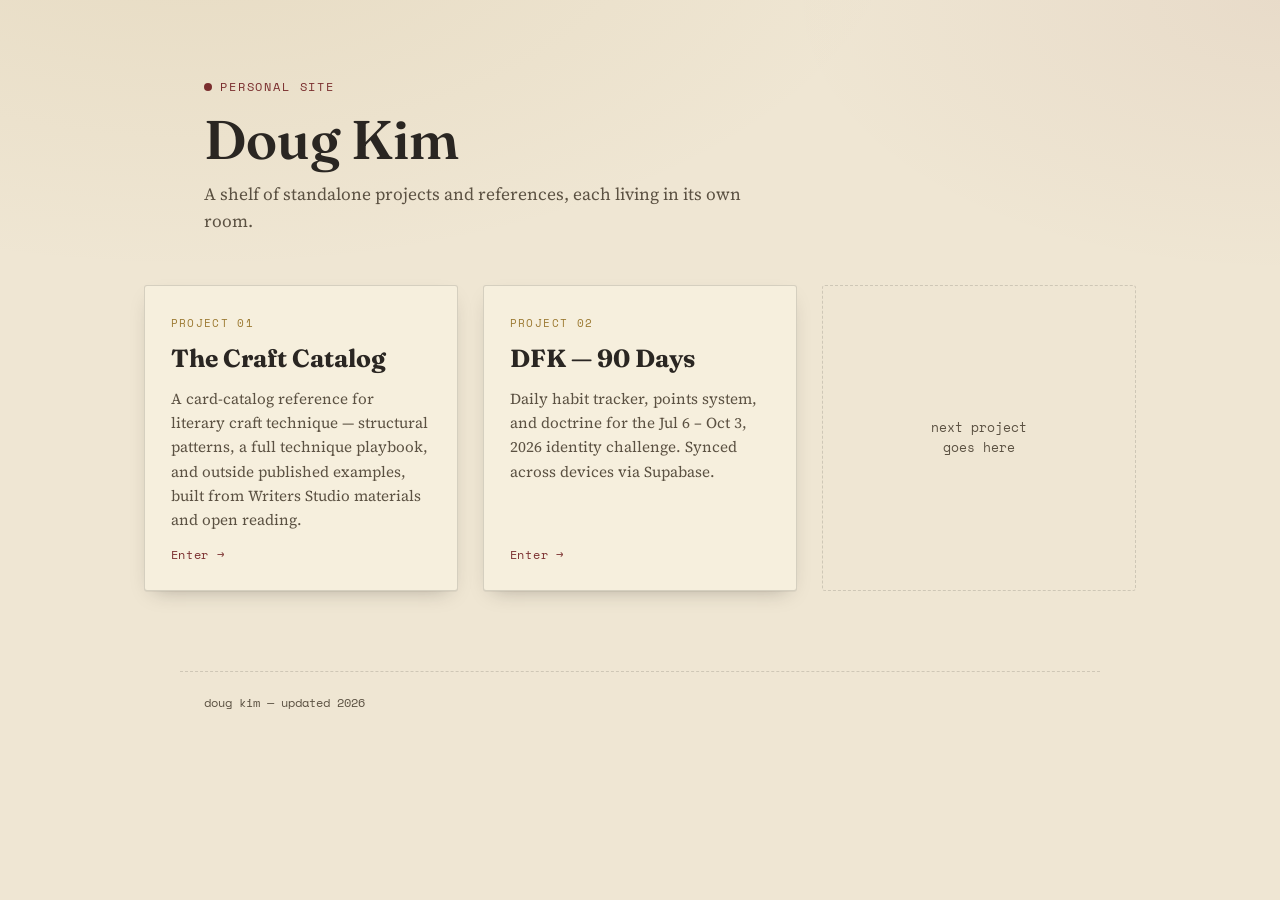
==== index.html @ 3ece8552 "add week nav to points panel" ====
<!DOCTYPE html>
<html lang="en">
<head>
<meta charset="UTF-8">
<meta name="viewport" content="width=device-width, initial-scale=1.0">
<title>Doug Kim</title>
<meta name="description" content="A shelf of standalone projects and references.">
<link rel="preconnect" href="https://fonts.googleapis.com">
<link href="https://fonts.googleapis.com/css2?family=Fraunces:opsz,wght@9..144,400;9..144,500;9..144,600;9..144,700&family=Source+Serif+4:ital,wght@0,400;0,500;0,600;1,400&family=Space+Mono:wght@400;700&display=swap" rel="stylesheet">
<style>
:root{
  --ink:#2A2622;--ink-soft:#5B5142;--paper:#EFE6D3;--card:#F6EFDD;
  --brass:#9C7A32;--ribbon:#7A2E2E;
  --line:rgba(42,38,34,0.16);
  --shadow:0 1px 0 rgba(42,38,34,0.06),0 8px 20px -10px rgba(42,38,34,0.35);
  --radius:3px;
  --display:'Fraunces',serif;--body:'Source Serif 4',Georgia,serif;--mono:'Space Mono',monospace;
}
*{box-sizing:border-box;margin:0;padding:0}
body{
  background:radial-gradient(1200px 600px at 15% -10%,rgba(156,122,50,.10),transparent 60%),
    radial-gradient(900px 500px at 100% 0%,rgba(122,46,46,.06),transparent 55%),#EFE6D3;
  color:var(--ink);font-family:var(--body);font-size:17px;line-height:1.6;
  -webkit-font-smoothing:antialiased;min-height:100vh;
}
a{color:inherit;text-decoration:none}
header{max-width:920px;margin:0 auto;padding:4.5rem 1.5rem 1.6rem}
.eyebrow{
  display:inline-flex;align-items:center;gap:.5rem;
  font-family:var(--mono);font-size:.72rem;letter-spacing:.16em;text-transform:uppercase;
  color:var(--ribbon);margin-bottom:.9rem;
}
.eyebrow::before{content:"";width:.5rem;height:.5rem;border-radius:50%;background:var(--ribbon);display:inline-block}
h1{font-family:var(--display);font-weight:600;font-size:clamp(2.1rem,5vw,3.4rem);line-height:1.05;margin:0 0 .8rem}
header p{max-width:60ch;color:var(--ink-soft);font-size:1.08rem}
.shelf{
  max-width:1040px;margin:1.5rem auto 5rem;padding:0 1.5rem;
  display:grid;grid-template-columns:repeat(auto-fit,minmax(280px,1fr));gap:1.6rem;
}
.project-card{
  background:var(--card);border:1px solid var(--line);border-radius:var(--radius);
  box-shadow:var(--shadow);padding:1.7rem 1.6rem 1.6rem;
  display:flex;flex-direction:column;gap:.8rem;
  transition:transform .2s ease,box-shadow .2s ease;
}
.project-card:hover{transform:translateY(-4px);box-shadow:0 16px 30px -14px rgba(42,38,34,.45)}
.tag{font-family:var(--mono);font-size:.7rem;color:var(--brass);letter-spacing:.12em}
.project-card h2{font-family:var(--display);font-size:1.55rem;line-height:1.2}
.desc{color:var(--ink-soft);font-size:.95rem;flex:1}
.go{font-family:var(--mono);font-size:.74rem;color:var(--ribbon);letter-spacing:.06em}
.empty-slot{
  border:1px dashed var(--line);border-radius:var(--radius);
  padding:1.7rem 1.6rem;display:flex;align-items:center;justify-content:center;
  color:var(--ink-soft);font-family:var(--mono);font-size:.8rem;text-align:center;min-height:140px;
}
footer{
  max-width:920px;margin:0 auto 4rem;padding:1.4rem 1.5rem 0;
  border-top:1px dashed var(--line);font-family:var(--mono);font-size:.72rem;color:var(--ink-soft);
}
@media(prefers-reduced-motion:reduce){*{transition:none !important}}
</style>
</head>
<body>
<header>
  <span class="eyebrow">Personal site</span>
  <h1>Doug Kim</h1>
  <p>A shelf of standalone projects and references, each living in its own room.</p>
</header>
<main>
  <section class="shelf">
    <a class="project-card" href="https://craft-catalog-snowy.vercel.app" target="_blank" rel="noopener">
      <span class="tag">PROJECT 01</span>
      <h2>The Craft Catalog</h2>
      <p class="desc">A card-catalog reference for literary craft technique — structural patterns, a full technique playbook, and outside published examples, built from Writers Studio materials and open reading.</p>
      <span class="go">Enter →</span>
    </a>
    <a class="project-card" href="https://doug-kim-dfk.vercel.app" target="_blank" rel="noopener">
      <span class="tag">PROJECT 02</span>
      <h2>DFK — 90 Days</h2>
      <p class="desc">Daily habit tracker, points system, and doctrine for the Jul 6 – Oct 3, 2026 identity challenge. Synced across devices via Supabase.</p>
      <span class="go">Enter →</span>
    </a>
    <div class="empty-slot">next project<br>goes here</div>
  </section>
</main>
<footer>doug kim — updated 2026</footer>
</body>
</html>
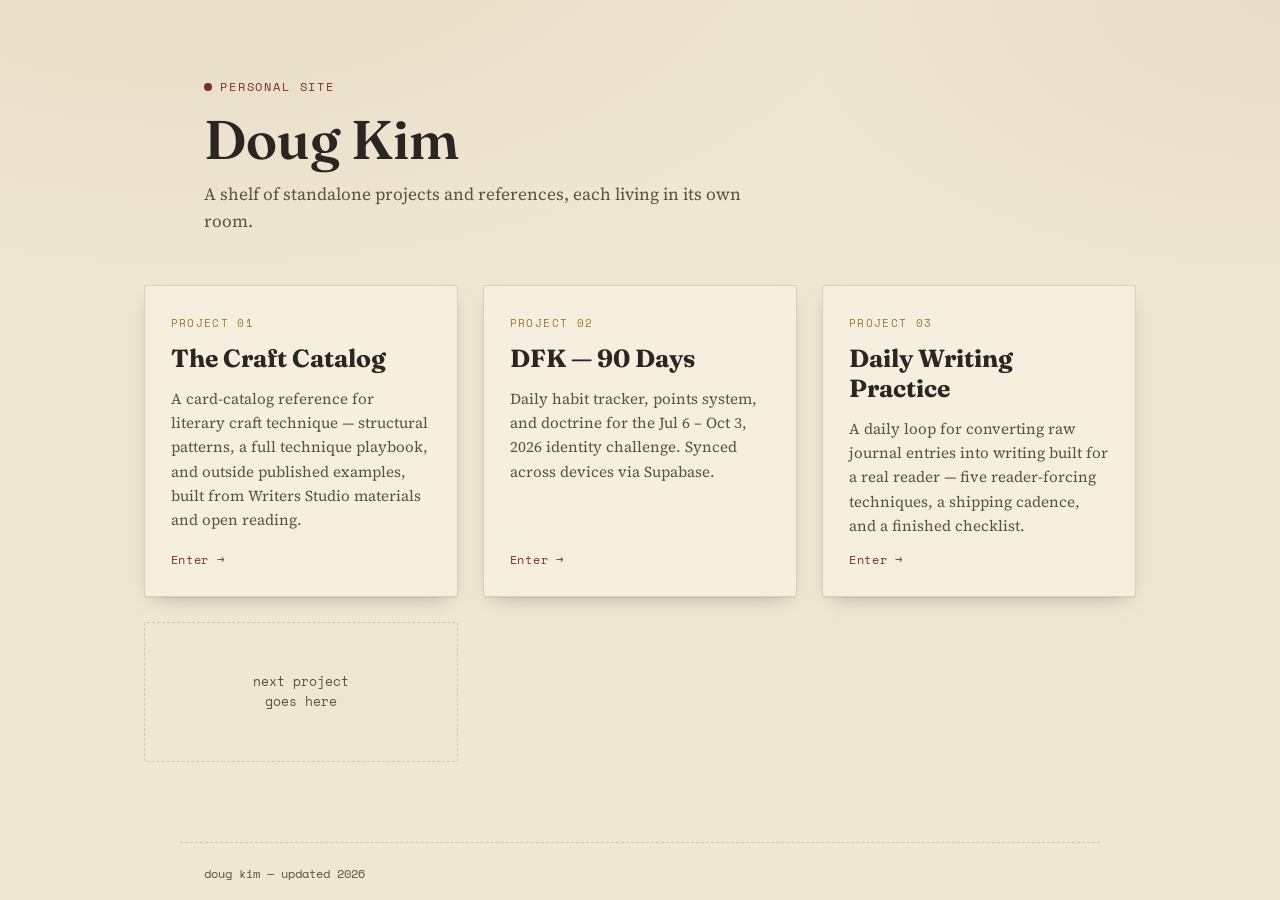
==== commit f88dfb39: "add writing-practice project" ====
--- a/index.html
+++ b/index.html
@@ -80,6 +80,12 @@
       <p class="desc">Daily habit tracker, points system, and doctrine for the Jul 6 – Oct 3, 2026 identity challenge. Synced across devices via Supabase.</p>
       <span class="go">Enter →</span>
     </a>
+    <a class="project-card" href="/writing-practice/">
+      <span class="tag">PROJECT 03</span>
+      <h2>Daily Writing Practice</h2>
+      <p class="desc">A daily loop for converting raw journal entries into writing built for a real reader — five reader-forcing techniques, a shipping cadence, and a finished checklist.</p>
+      <span class="go">Enter →</span>
+    </a>
     <div class="empty-slot">next project<br>goes here</div>
   </section>
 </main>
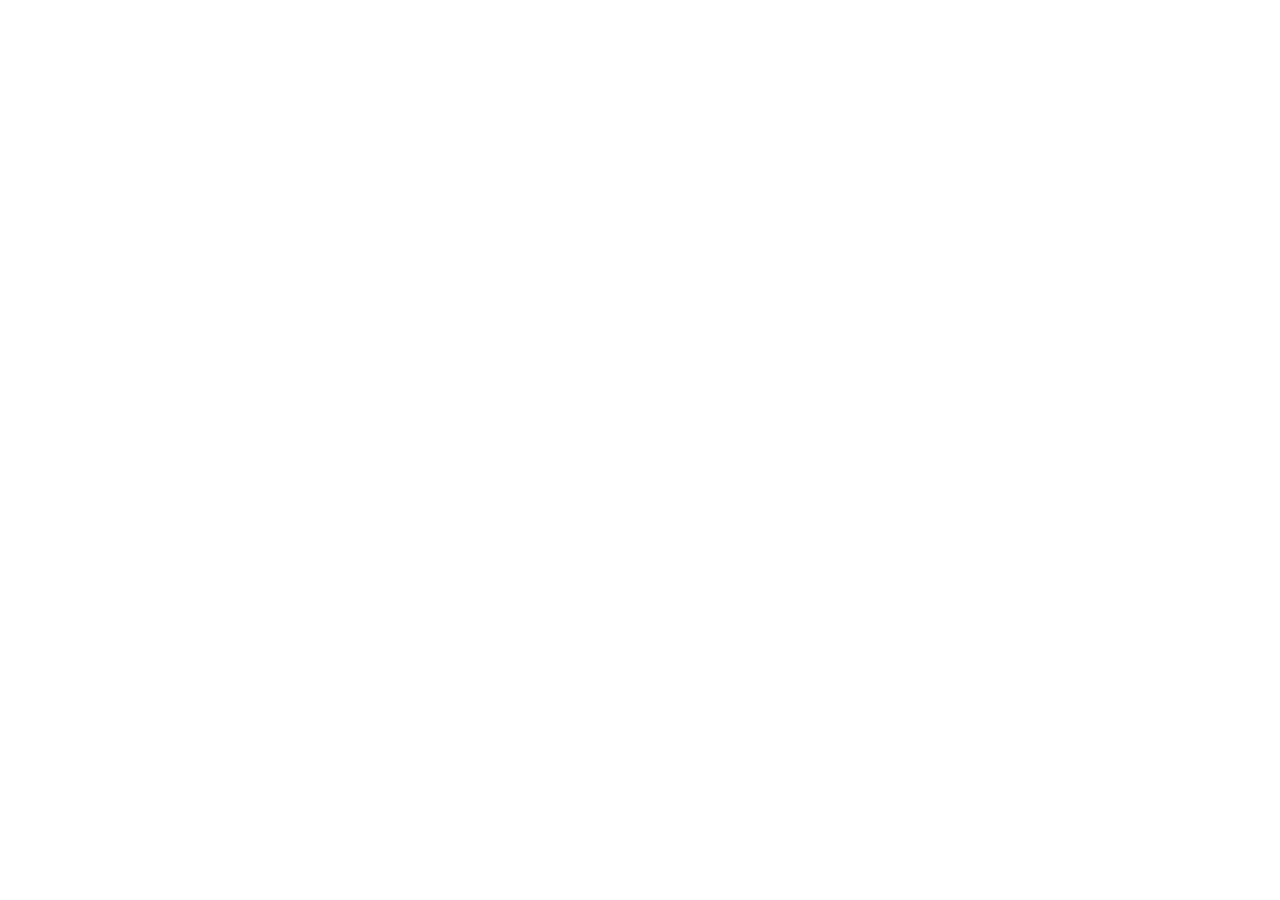
==== commit 1ade113c: "redirect root to doug-kim-dfk.vercel.app, single landing page" ====
--- a/index.html
+++ b/index.html
@@ -3,92 +3,18 @@
 <head>
 <meta charset="UTF-8">
 <meta name="viewport" content="width=device-width, initial-scale=1.0">
+<meta http-equiv="refresh" content="0; url=https://doug-kim-dfk.vercel.app/">
 <title>Doug Kim</title>
-<meta name="description" content="A shelf of standalone projects and references.">
-<link rel="preconnect" href="https://fonts.googleapis.com">
-<link href="https://fonts.googleapis.com/css2?family=Fraunces:opsz,wght@9..144,400;9..144,500;9..144,600;9..144,700&family=Source+Serif+4:ital,wght@0,400;0,500;0,600;1,400&family=Space+Mono:wght@400;700&display=swap" rel="stylesheet">
+<link rel="canonical" href="https://doug-kim-dfk.vercel.app/">
 <style>
-:root{
-  --ink:#2A2622;--ink-soft:#5B5142;--paper:#EFE6D3;--card:#F6EFDD;
-  --brass:#9C7A32;--ribbon:#7A2E2E;
-  --line:rgba(42,38,34,0.16);
-  --shadow:0 1px 0 rgba(42,38,34,0.06),0 8px 20px -10px rgba(42,38,34,0.35);
-  --radius:3px;
-  --display:'Fraunces',serif;--body:'Source Serif 4',Georgia,serif;--mono:'Space Mono',monospace;
-}
-*{box-sizing:border-box;margin:0;padding:0}
-body{
-  background:radial-gradient(1200px 600px at 15% -10%,rgba(156,122,50,.10),transparent 60%),
-    radial-gradient(900px 500px at 100% 0%,rgba(122,46,46,.06),transparent 55%),#EFE6D3;
-  color:var(--ink);font-family:var(--body);font-size:17px;line-height:1.6;
-  -webkit-font-smoothing:antialiased;min-height:100vh;
-}
-a{color:inherit;text-decoration:none}
-header{max-width:920px;margin:0 auto;padding:4.5rem 1.5rem 1.6rem}
-.eyebrow{
-  display:inline-flex;align-items:center;gap:.5rem;
-  font-family:var(--mono);font-size:.72rem;letter-spacing:.16em;text-transform:uppercase;
-  color:var(--ribbon);margin-bottom:.9rem;
-}
-.eyebrow::before{content:"";width:.5rem;height:.5rem;border-radius:50%;background:var(--ribbon);display:inline-block}
-h1{font-family:var(--display);font-weight:600;font-size:clamp(2.1rem,5vw,3.4rem);line-height:1.05;margin:0 0 .8rem}
-header p{max-width:60ch;color:var(--ink-soft);font-size:1.08rem}
-.shelf{
-  max-width:1040px;margin:1.5rem auto 5rem;padding:0 1.5rem;
-  display:grid;grid-template-columns:repeat(auto-fit,minmax(280px,1fr));gap:1.6rem;
-}
-.project-card{
-  background:var(--card);border:1px solid var(--line);border-radius:var(--radius);
-  box-shadow:var(--shadow);padding:1.7rem 1.6rem 1.6rem;
-  display:flex;flex-direction:column;gap:.8rem;
-  transition:transform .2s ease,box-shadow .2s ease;
-}
-.project-card:hover{transform:translateY(-4px);box-shadow:0 16px 30px -14px rgba(42,38,34,.45)}
-.tag{font-family:var(--mono);font-size:.7rem;color:var(--brass);letter-spacing:.12em}
-.project-card h2{font-family:var(--display);font-size:1.55rem;line-height:1.2}
-.desc{color:var(--ink-soft);font-size:.95rem;flex:1}
-.go{font-family:var(--mono);font-size:.74rem;color:var(--ribbon);letter-spacing:.06em}
-.empty-slot{
-  border:1px dashed var(--line);border-radius:var(--radius);
-  padding:1.7rem 1.6rem;display:flex;align-items:center;justify-content:center;
-  color:var(--ink-soft);font-family:var(--mono);font-size:.8rem;text-align:center;min-height:140px;
-}
-footer{
-  max-width:920px;margin:0 auto 4rem;padding:1.4rem 1.5rem 0;
-  border-top:1px dashed var(--line);font-family:var(--mono);font-size:.72rem;color:var(--ink-soft);
-}
-@media(prefers-reduced-motion:reduce){*{transition:none !important}}
+body{font-family:-apple-system,BlinkMacSystemFont,'Segoe UI',sans-serif;background:#EFE6D3;color:#2A2622;display:flex;align-items:center;justify-content:center;min-height:100vh;margin:0;text-align:center;padding:2rem;}
+a{color:#7A2E2E;}
 </style>
 </head>
 <body>
-<header>
-  <span class="eyebrow">Personal site</span>
-  <h1>Doug Kim</h1>
-  <p>A shelf of standalone projects and references, each living in its own room.</p>
-</header>
-<main>
-  <section class="shelf">
-    <a class="project-card" href="https://craft-catalog-snowy.vercel.app" target="_blank" rel="noopener">
-      <span class="tag">PROJECT 01</span>
-      <h2>The Craft Catalog</h2>
-      <p class="desc">A card-catalog reference for literary craft technique — structural patterns, a full technique playbook, and outside published examples, built from Writers Studio materials and open reading.</p>
-      <span class="go">Enter →</span>
-    </a>
-    <a class="project-card" href="https://doug-kim-dfk.vercel.app" target="_blank" rel="noopener">
-      <span class="tag">PROJECT 02</span>
-      <h2>DFK — 90 Days</h2>
-      <p class="desc">Daily habit tracker, points system, and doctrine for the Jul 6 – Oct 3, 2026 identity challenge. Synced across devices via Supabase.</p>
-      <span class="go">Enter →</span>
-    </a>
-    <a class="project-card" href="/writing-practice/">
-      <span class="tag">PROJECT 03</span>
-      <h2>Daily Writing Practice</h2>
-      <p class="desc">A daily loop for converting raw journal entries into writing built for a real reader — five reader-forcing techniques, a shipping cadence, and a finished checklist.</p>
-      <span class="go">Enter →</span>
-    </a>
-    <div class="empty-slot">next project<br>goes here</div>
-  </section>
-</main>
-<footer>doug kim — updated 2026</footer>
+<div>
+  <p>Moved to <a href="https://doug-kim-dfk.vercel.app/">doug-kim-dfk.vercel.app</a>.</p>
+  <script>window.location.replace('https://doug-kim-dfk.vercel.app/');</script>
+</div>
 </body>
 </html>
